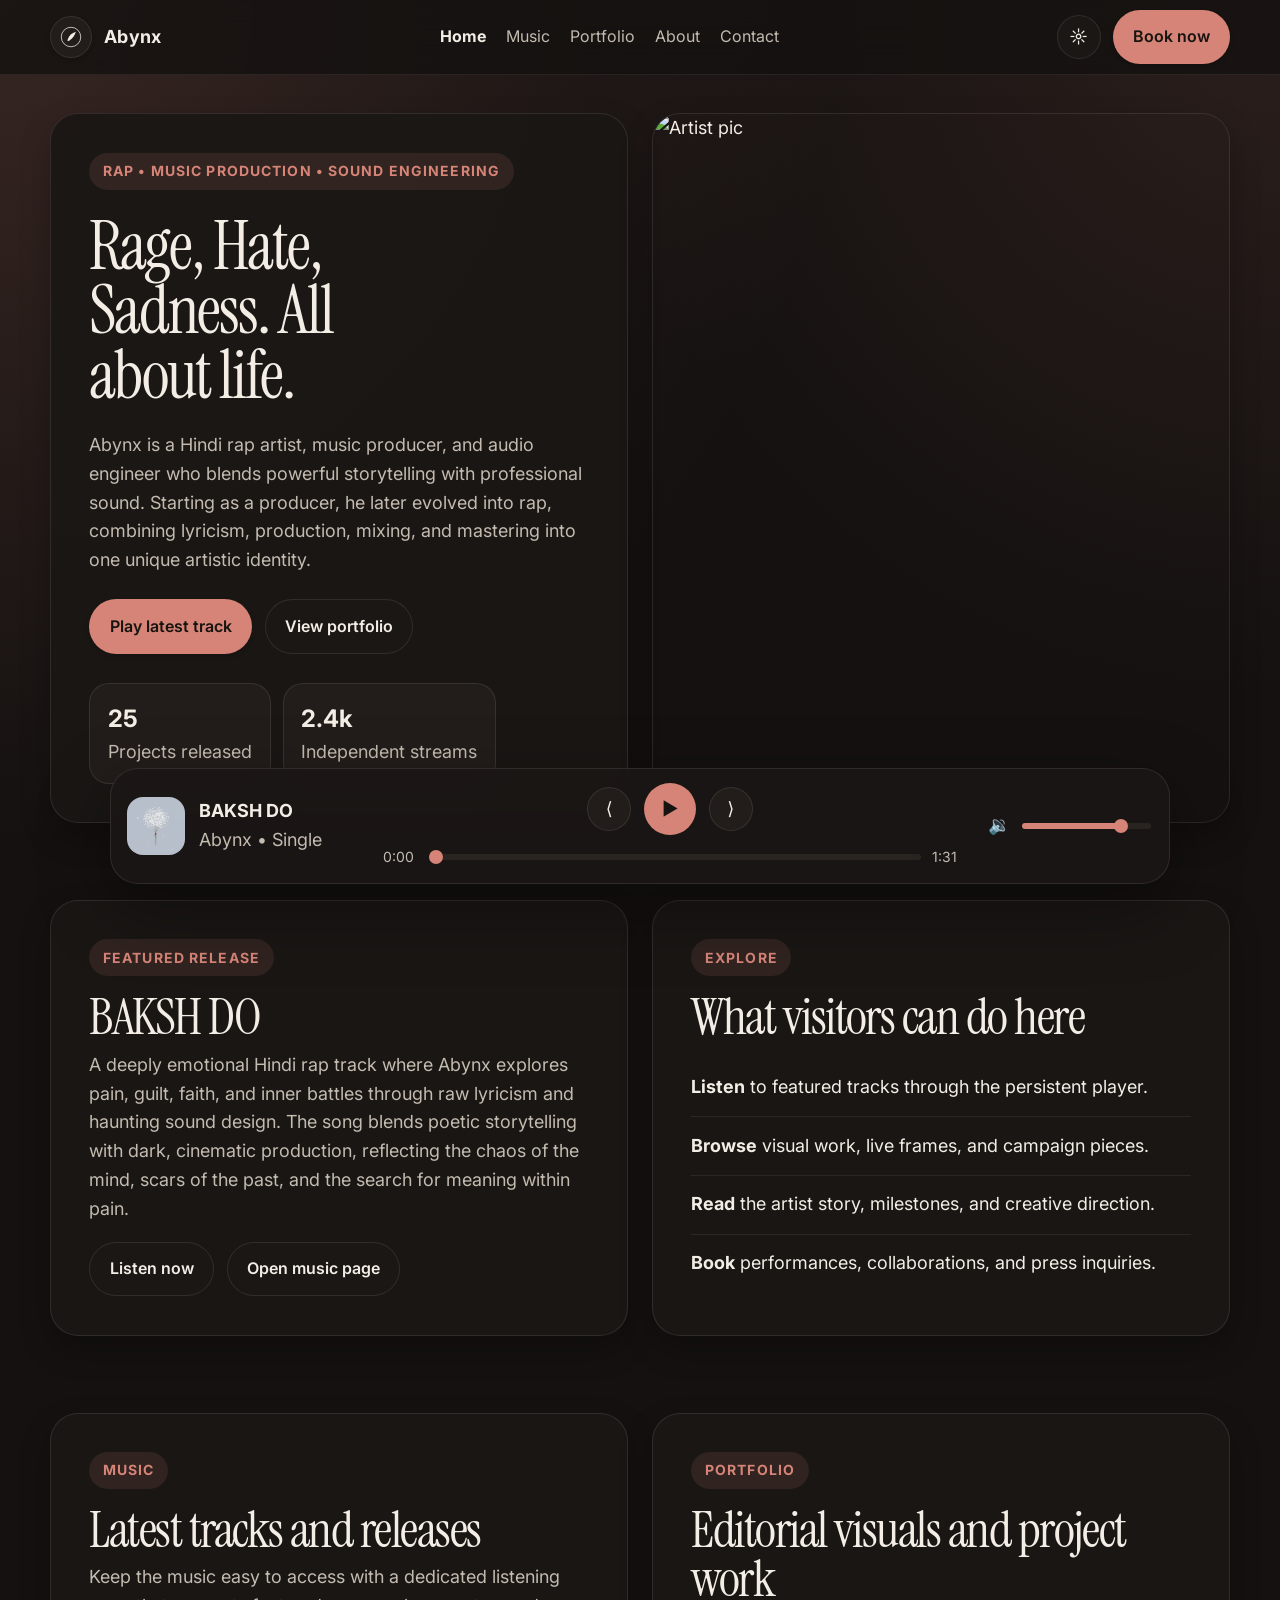
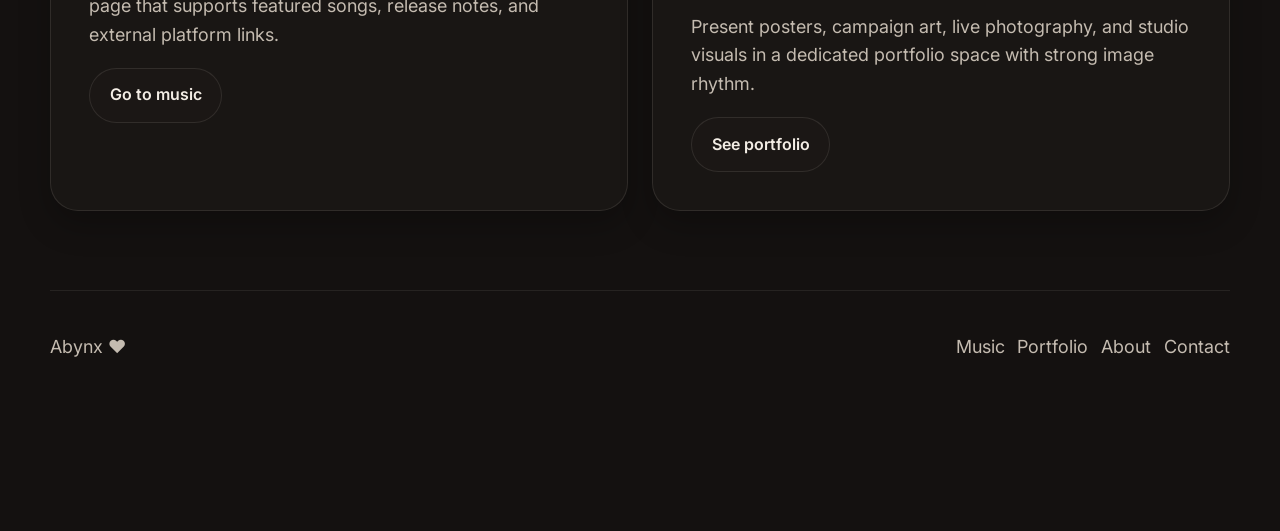
==== index.html @ 03503cfc "Initial Pages added" ====
<!DOCTYPE html>
<html lang="en" data-theme="dark">
<head>
  <meta charset="UTF-8" />
  <meta name="viewport" content="width=device-width, initial-scale=1.0" />
  <title>Abynx in Studios</title>

  <link rel="preconnect" href="https://fonts.googleapis.com">
  <link rel="preconnect" href="https://fonts.gstatic.com" crossorigin>
  <link href="https://fonts.googleapis.com/css2?family=Instrument+Serif:ital@0;1&family=Inter:wght@400;500;600;700;800&display=swap" rel="stylesheet">

  <link rel="stylesheet" href="style.css" />
</head>
<body>
  <header class="site-header">
    <div class="container nav">
      <a class="brand" href="index.html" aria-label="Aria Vale home">
        <svg class="brand-mark" viewBox="0 0 64 64" fill="none" aria-hidden="true">
          <circle cx="32" cy="32" r="26" stroke="currentColor" stroke-width="2"></circle>
          <path d="M23 39c4-11 11-18 22-21-3 9-8 18-18 24-3 1-5 0-4-3Z" fill="currentColor"></path>
        </svg>
        <span>Abynx</span>
      </a>

      <nav class="nav-links" aria-label="Primary navigation">
        <a href="index.html" class="active">Home</a>
        <a href="music.html">Music</a>
        <a href="portfolio.html">Portfolio</a>
        <a href="about.html">About</a>
        <a href="contact.html">Contact</a>
      </nav>

      <div class="header-actions">
        <button class="icon-btn" type="button" data-theme-toggle aria-label="Switch color theme">
          <span aria-hidden="true">☼</span>
        </button>
        <a class="btn btn-primary" href="contact.html">Book now</a>
      </div>
    </div>
  </header>

  <main id="content">
    <section class="page-hero">
      <div class="container page-hero-grid">
        <div class="panel hero-copy">
          <div>
            <span class="eyebrow">Rap • Music Production • Sound Engineering</span>
            <h1 class="display">Rage, Hate, Sadness. All about life.</h1>
            <p class="lead">
              Abynx is a Hindi rap artist, music producer, and audio engineer who blends powerful storytelling with professional sound. Starting as a producer, he later evolved into rap, combining lyricism, production, mixing, and mastering into one unique artistic identity.
            </p>

            <div class="socials">
              <button class="btn btn-primary" data-play-track="0">Play latest track</button>
              <a class="btn btn-secondary" href="portfolio.html">View portfolio</a>
            </div>
          </div>

          <br>

          <div class="stats">
            <div class="stat-card">
              <strong>25</strong>
              <span class="muted">Projects released</span>
            </div>
            <div class="stat-card">
              <strong>2.4k</strong>
              <span class="muted">Independent streams</span>
            </div>
            <!-- <div class="stat-card">
              <strong>09</strong>
              <span class="muted">Cities toured last year</span>
            </div> -->
          </div>
        </div>

        <div class="hero-image">
          <img
            src="E:\Abynx in Studios\Images\IMG_20260228_133936529~3.jpg.jpeg"
            alt="Artist pic"
            width="1200"
            height="1400"
            loading="lazy"
          >
        </div>
      </div>
    </section>

    <section class="section">
      <div class="container two-col">
        <article class="card">
          <span class="eyebrow">Featured release</span>
          <h2 class="section-title" style="margin-top: 1rem;">BAKSH DO</h2>
          <p class="section-subtitle">
            <!-- A homepage should make the next action obvious. This section highlights the current release and gives visitors a direct reason to keep exploring the site. -->
A deeply emotional Hindi rap track where Abynx explores pain, guilt, faith, and inner battles through raw lyricism and haunting sound design. The song blends poetic storytelling with dark, cinematic production, reflecting the chaos of the mind, scars of the past, and the search for meaning within pain.        </p>
          <div class="socials" style="margin-top: 1rem;">
            <button class="btn btn-secondary" data-play-track="0">Listen now</button>
            <a class="btn btn-secondary" href="music.html">Open music page</a>
          </div>
        </article>

        <article class="card">
          <span class="eyebrow">Explore</span>
          <h2 class="section-title" style="margin-top: 1rem;">What visitors can do here</h2>
          <ul class="list" style="margin-top: 2rem;">
            <li><strong>Listen</strong> to featured tracks through the persistent player.</li>
            <li><strong>Browse</strong> visual work, live frames, and campaign pieces.</li>
            <li><strong>Read</strong> the artist story, milestones, and creative direction.</li>
            <li><strong>Book</strong> performances, collaborations, and press inquiries.</li>
          </ul>
        </article>
      </div>
    </section>

    <section class="section">
      <div class="container two-col">
        <article class="card">
          <span class="eyebrow">Music</span>
          <h2 class="section-title" style="margin-top: 1rem;">Latest tracks and releases</h2>
          <p class="section-subtitle">
            Keep the music easy to access with a dedicated listening page that supports featured songs, release notes, and external platform links.
          </p>
          <div class="socials" style="margin-top: 1rem;">
            <a class="btn btn-secondary" href="music.html">Go to music</a>
          </div>
        </article>

        <article class="card">
          <span class="eyebrow">Portfolio</span>
          <h2 class="section-title" style="margin-top: 1rem;">Editorial visuals and project work</h2>
          <p class="section-subtitle">
            Present posters, campaign art, live photography, and studio visuals in a dedicated portfolio space with strong image rhythm.
          </p>
          <div class="socials" style="margin-top: 1rem;">
            <a class="btn btn-secondary" href="portfolio.html">See portfolio</a>
          </div>
        </article>
      </div>
    </section>
  </main>

  <footer class="site-footer">
    <div class="container footer-row">
      <p>Abynx &#10084</p>
      <div class="socials">
        <a href="music.html">Music</a>
        <a href="portfolio.html">Portfolio</a>
        <a href="about.html">About</a>
        <a href="contact.html">Contact</a>
      </div>
    </div>
  </footer>

  <div class="spacer-bottom"></div>

  <div class="audio-dock">
    <div class="audio-grid">
      <div class="now-playing">
        <div class="now-cover">
          <img
            id="nowCover"
            src="Images/Bakshdo.jpg"
            alt="Current song cover"
            width="400"
            height="400"
          >
        </div>
        <div class="marquee">
          <strong id="nowTitle">BAKSH DO</strong>
          <span id="nowArtist" class="muted">Abynx • Single</span>
        </div>
      </div>

      <div class="player-center">
        <div class="controls">
          <button class="control-btn" id="prevBtn" aria-label="Previous track">⟨</button>
          <button class="play-main" id="playBtn" aria-label="Play or pause">▶</button>
          <button class="control-btn" id="nextBtn" aria-label="Next track">⟩</button>
        </div>

        <div class="timeline-wrap">
          <span id="currentTime">0:00</span>
          <input
            id="progress"
            class="range"
            type="range"
            min="0"
            max="100"
            value="0"
            aria-label="Track progress"
          >
          <span id="duration">0:00</span>
        </div>
      </div>

      <div class="player-side">
        <div class="volume-wrap">
          <span aria-hidden="true">🔉</span>
          <input
            id="volume"
            class="range"
            type="range"
            min="0"
            max="1"
            step="0.01"
            value="0.8"
            aria-label="Volume"
          >
        </div>
      </div>
    </div>

    <audio id="audio" class="hidden-audio" preload="metadata"></audio>
  </div>

  <script src="script.js"></script>
</body>
</html>
---- style.css ----
:root, [data-theme="light"] {
  --text-xs: clamp(0.75rem, 0.7rem + 0.25vw, 0.875rem);
  --text-sm: clamp(0.875rem, 0.8rem + 0.35vw, 1rem);
  --text-base: clamp(1rem, 0.95rem + 0.25vw, 1.125rem);
  --text-lg: clamp(1.125rem, 1rem + 0.75vw, 1.5rem);
  --text-xl: clamp(1.5rem, 1.2rem + 1.25vw, 2.25rem);
  --text-2xl: clamp(2rem, 1.2rem + 2.5vw, 3.5rem);
  --text-3xl: clamp(2.75rem, 1rem + 4vw, 5rem);

  --space-1: 0.25rem;
  --space-2: 0.5rem;
  --space-3: 0.75rem;
  --space-4: 1rem;
  --space-5: 1.25rem;
  --space-6: 1.5rem;
  --space-8: 2rem;
  --space-10: 2.5rem;
  --space-12: 3rem;
  --space-16: 4rem;
  --space-20: 5rem;

  --color-bg: #f7f3ee;
  --color-surface: #fbf8f3;
  --color-surface-2: #ffffff;
  --color-surface-offset: #eee7de;
  --color-border: rgba(35,31,26,0.12);
  --color-divider: rgba(35,31,26,0.08);
  --color-text: #231f1a;
  --color-text-muted: #6f6a63;
  --color-text-faint: #978f88;
  --color-text-inverse: #f8f4ef;
  --color-primary: #8f4038;
  --color-primary-hover: #6f2d27;
  --color-primary-soft: rgba(143,64,56,0.12);

  --shadow-sm: 0 1px 2px rgba(31,24,19,0.08);
  --shadow-md: 0 14px 30px rgba(31,24,19,0.10);
  --shadow-lg: 0 20px 60px rgba(31,24,19,0.14);

  --radius-sm: 0.5rem;
  --radius-md: 0.875rem;
  --radius-lg: 1.25rem;
  --radius-xl: 1.75rem;
  --radius-full: 9999px;

  --content-wide: 1180px;
  --transition: 180ms cubic-bezier(0.16, 1, 0.3, 1);

  --font-display: 'Instrument Serif', Georgia, serif;
  --font-body: 'Inter', system-ui, sans-serif;
}

[data-theme="dark"] {
  --color-bg: #141110;
  --color-surface: #1b1715;
  --color-surface-2: #221d1a;
  --color-surface-offset: #2a2420;
  --color-border: rgba(245,236,226,0.10);
  --color-divider: rgba(245,236,226,0.08);
  --color-text: #f3ede5;
  --color-text-muted: #c4bbb0;
  --color-text-faint: #8f867d;
  --color-text-inverse: #171310;
  --color-primary: #d68477;
  --color-primary-hover: #e2a195;
  --color-primary-soft: rgba(214,132,119,0.12);

  --shadow-sm: 0 2px 4px rgba(0,0,0,0.18);
  --shadow-md: 0 14px 32px rgba(0,0,0,0.24);
  --shadow-lg: 0 24px 70px rgba(0,0,0,0.34);
}

*,
*::before,
*::after {
  box-sizing: border-box;
}

html {
  scroll-behavior: smooth;
}

body {
  margin: 0;
  min-height: 100vh;
  font-family: var(--font-body);
  font-size: var(--text-base);
  line-height: 1.6;
  color: var(--color-text);
  background:
    radial-gradient(circle at top left, rgba(214,132,119,0.18), transparent 34%),
    radial-gradient(circle at top right, rgba(214,132,119,0.12), transparent 28%),
    var(--color-bg);
}

img,
svg {
  display: block;
  max-width: 100%;
}

a {
  text-decoration: none;
  color: inherit;
}

button,
input,
textarea {
  font: inherit;
}

button {
  background: none;
  border: 0;
  color: inherit;
  cursor: pointer;
}

:focus-visible {
  outline: 2px solid var(--color-primary);
  outline-offset: 3px;
}

.container {
  width: min(calc(100% - 2rem), var(--content-wide));
  margin-inline: auto;
}

.skip-link {
  position: absolute;
  left: 1rem;
  top: -3rem;
  background: var(--color-primary);
  color: var(--color-text-inverse);
  padding: 0.75rem 1rem;
  border-radius: var(--radius-full);
  z-index: 50;
}

.skip-link:focus {
  top: 1rem;
}

.site-header {
  position: sticky;
  top: 0;
  z-index: 30;
  backdrop-filter: blur(16px);
  background: color-mix(in srgb, var(--color-bg) 78%, transparent);
  border-bottom: 1px solid var(--color-divider);
}

.nav {
  display: flex;
  align-items: center;
  justify-content: space-between;
  gap: var(--space-4);
  min-height: 74px;
}

.brand {
  display: inline-flex;
  align-items: center;
  gap: var(--space-3);
  font-weight: 700;
  letter-spacing: 0.02em;
}

.brand-mark {
  width: 42px;
  height: 42px;
  padding: 8px;
  border-radius: 50%;
  background: var(--color-surface-2);
  border: 1px solid var(--color-border);
  box-shadow: var(--shadow-sm);
}

.nav-links {
  display: flex;
  align-items: center;
  gap: var(--space-5);
  font-size: var(--text-sm);
  color: var(--color-text-muted);
}

.nav-links a.active {
  color: var(--color-text);
  font-weight: 700;
}

.header-actions {
  display: flex;
  align-items: center;
  gap: var(--space-3);
}

.icon-btn,
.btn {
  min-height: 44px;
  display: inline-flex;
  align-items: center;
  justify-content: center;
  gap: 0.6rem;
  border-radius: var(--radius-full);
  transition:
    transform var(--transition),
    background var(--transition),
    color var(--transition),
    border-color var(--transition);
}

.icon-btn {
  width: 44px;
  border: 1px solid var(--color-border);
  background: var(--color-surface);
}

.btn {
  padding: 0.85rem 1.2rem;
  border: 1px solid transparent;
  font-size: var(--text-sm);
  font-weight: 600;
}

.btn-primary {
  background: var(--color-primary);
  color: var(--color-text-inverse);
  box-shadow: var(--shadow-sm);
}

.btn-primary:hover {
  background: var(--color-primary-hover);
  transform: translateY(-1px);
}

.btn-secondary {
  background: var(--color-surface);
  border-color: var(--color-border);
}

.btn-secondary:hover,
.icon-btn:hover {
  background: var(--color-surface-2);
  transform: translateY(-1px);
}

.page-hero,
.section {
  padding: clamp(1.5rem, 3vw, 3rem) 0; 
  /* padding: clamp(3rem, 6vw, 6rem) 0; */
}

.page-hero-grid,
.two-col,
.contact-grid,
.release-grid,
.music-grid {
  display: grid;
  grid-template-columns: repeat(2, minmax(0, 1fr));
  gap: var(--space-6);
}

.panel,
.card {
  background: color-mix(in srgb, var(--color-surface) 92%, transparent);
  border: 1px solid var(--color-border);
  border-radius: var(--radius-xl);
  box-shadow: var(--shadow-md);
}

.hero-copy,
.card,
.panel-inner {
  padding: clamp(1.25rem, 3vw, 2.5rem);
}

.eyebrow {
  display: inline-flex;
  align-items: center;
  gap: 0.55rem;
  width: fit-content;
  padding: 0.45rem 0.85rem;
  border-radius: var(--radius-full);
  background: var(--color-primary-soft);
  color: var(--color-primary);
  font-size: var(--text-xs);
  letter-spacing: 0.08em;
  text-transform: uppercase;
  font-weight: 700;
}

.display,
.section-title {
  font-family: var(--font-display);
  font-weight: 400;
  line-height: 0.96;
  letter-spacing: -0.03em;
  margin: 0;
}

.display {
  font-size: var(--text-3xl);
  max-width: 11ch;
  margin-top: var(--space-6);
}

.section-title {
  font-size: var(--text-2xl);
}

.lead,
.muted {
  color: var(--color-text-muted);
}

.lead {
  max-width: 58ch;
  margin: var(--space-6) 0;
}

.stats {
  display: flex;
  flex-wrap: wrap;
  gap: var(--space-3);
}

.stat-card {
  min-width: 150px;
  padding: 1rem 1.1rem;
  border-radius: var(--radius-lg);
  background: var(--color-surface-2);
  border: 1px solid var(--color-border);
}

.stat-card strong {
  display: block;
  font-size: var(--text-lg);
}

.hero-image,
.cover-media {
  overflow: hidden;
  border-radius: var(--radius-xl);
  border: 1px solid var(--color-border);
  min-height: 320px;
  box-shadow: var(--shadow-md);
}

.hero-image img,
.cover-media img,
.work-card img,
.track-cover img {
  width: 100%;
  height: 100%;
  object-fit: cover;
}

.section-head {
  display: flex;
  justify-content: space-between;
  align-items: end;
  gap: var(--space-4);
  margin-bottom: var(--space-8);
}

.section-subtitle {
  color: var(--color-text-muted);
  max-width: 60ch;
  margin-top: 0.6rem;
}

.music-grid {
  grid-template-columns: repeat(3, minmax(0, 1fr));
}

.track-card,
.work-card,
.release-card,
.info-card,
.contact-card {
  padding: 1.25rem;
  border-radius: var(--radius-lg);
  background: var(--color-surface);
  border: 1px solid var(--color-border);
  display: grid;
  gap: var(--space-4);
  box-shadow: var(--shadow-sm);
}

.track-cover {
  aspect-ratio: 1 / 1;
  border-radius: calc(var(--radius-lg) - 0.4rem);
  overflow: hidden;
  background: var(--color-surface-offset);
}

.track-actions {
  display: flex;
  align-items: center;
  justify-content: space-between;
  gap: var(--space-3);
}

.play-pill {
  padding: 0.7rem 1rem;
  border-radius: var(--radius-full);
  background: var(--color-primary-soft);
  color: var(--color-primary);
  font-weight: 700;
  font-size: var(--text-sm);
}

.works-grid {
  display: grid;
  grid-template-columns: repeat(12, 1fr);
  gap: var(--space-4);
}

.work-card {
  position: relative;
  overflow: hidden;
  min-height: 240px;
  padding: 0;
}

.work-card .caption {
  position: absolute;
  inset: auto 0 0 0;
  padding: 1rem;
  background: linear-gradient(to top, rgba(0,0,0,0.72), transparent);
  color: #fff;
}

.span-7 { grid-column: span 7; }
.span-5 { grid-column: span 5; }
.span-8 { grid-column: span 8; }
.span-4 { grid-column: span 4; }

.list {
  list-style: none;
  padding: 0;
  margin: 0;
  display: grid;
  gap: 0.9rem;
}

.list li {
  padding-bottom: 0.9rem;
  border-bottom: 1px solid var(--color-divider);
}

.list li:last-child {
  border-bottom: 0;
  padding-bottom: 0;
}

.release-row {
  display: flex;
  justify-content: space-between;
  gap: var(--space-4);
}

.socials {
  display: flex;
  gap: 0.8rem;
  flex-wrap: wrap;
}

.contact-form {
  display: grid;
  gap: 1rem;
}

.field {
  display: grid;
  gap: 0.45rem;
}

.field label {
  font-size: var(--text-sm);
  font-weight: 600;
}

.field input,
.field textarea {
  width: 100%;
  padding: 0.95rem 1rem;
  border-radius: var(--radius-md);
  border: 1px solid var(--color-border);
  background: var(--color-surface-2);
  color: var(--color-text);
}

.field textarea {
  min-height: 150px;
  resize: vertical;
}

.site-footer {
  padding: var(--space-10) 0;
}

.footer-row {
  display: flex;
  justify-content: space-between;
  align-items: center;
  gap: var(--space-4);
  padding-top: var(--space-6);
  border-top: 1px solid var(--color-divider);
  flex-wrap: wrap;
  color: var(--color-text-muted);
}

.tiny {
  font-size: var(--text-xs);
  color: var(--color-text-muted);
}

.audio-dock {
  position: fixed;
  left: 50%;
  bottom: 1rem;
  transform: translateX(-50%);
  width: min(calc(100% - 1rem), 1060px);
  z-index: 40;
  background: color-mix(in srgb, var(--color-surface) 86%, transparent);
  border: 1px solid var(--color-border);
  backdrop-filter: blur(16px);
  box-shadow: var(--shadow-lg);
  border-radius: var(--radius-xl);
  padding: 0.9rem 1rem;
}

.audio-grid {
  display: grid;
  grid-template-columns: 240px 1fr auto;
  align-items: center;
  gap: var(--space-4);
}

.now-playing {
  display: flex;
  align-items: center;
  gap: 0.9rem;
  min-width: 0;
}

.now-cover {
  width: 58px;
  height: 58px;
  border-radius: 1rem;
  overflow: hidden;
  flex-shrink: 0;
  background: var(--color-surface-offset);
}

.now-cover img {
  width: 100%;
  height: 100%;
  object-fit: cover;
}

.marquee {
  min-width: 0;
}

.marquee strong,
.marquee span {
  display: block;
  overflow: hidden;
  text-overflow: ellipsis;
  white-space: nowrap;
}

.player-center {
  display: grid;
  gap: 0.7rem;
}

.controls {
  display: flex;
  align-items: center;
  justify-content: center;
  gap: 0.8rem;
}

.control-btn,
.play-main {
  width: 44px;
  height: 44px;
  display: inline-grid;
  place-items: center;
  border-radius: 50%;
  background: var(--color-surface-2);
  border: 1px solid var(--color-border);
}

.play-main {
  width: 52px;
  height: 52px;
  background: var(--color-primary);
  color: var(--color-text-inverse);
  border-color: transparent;
}

.timeline-wrap {
  display: grid;
  grid-template-columns: auto 1fr auto;
  gap: 0.8rem;
  align-items: center;
  font-size: var(--text-xs);
  color: var(--color-text-muted);
}

.range {
  -webkit-appearance: none;
  appearance: none;
  width: 100%;
  height: 6px;
  border-radius: var(--radius-full);
  background: linear-gradient(
    to right,
    var(--color-primary) 0%,
    var(--color-primary) var(--progress, 0%),
    var(--color-surface-offset) var(--progress, 0%),
    var(--color-surface-offset) 100%
  );
  outline: none;
}

.range::-webkit-slider-thumb {
  -webkit-appearance: none;
  appearance: none;
  width: 14px;
  height: 14px;
  border-radius: 50%;
  background: var(--color-primary);
  border: 0;
}

.player-side {
  display: flex;
  align-items: center;
  gap: 0.8rem;
  min-width: 180px;
  justify-content: end;
}

.volume-wrap {
  display: flex;
  align-items: center;
  gap: 0.6rem;
  min-width: 120px;
}

.hidden-audio {
  display: none;
}

.spacer-bottom {
  height: 7rem;
}

@media (max-width: 980px) {
  .page-hero-grid,
  .two-col,
  .contact-grid,
  .release-grid,
  .music-grid,
  .audio-grid {
    grid-template-columns: 1fr;
  }

  .works-grid {
    grid-template-columns: repeat(2, 1fr);
  }

  .span-7,
  .span-5,
  .span-8,
  .span-4 {
    grid-column: span 1;
  }

  .player-side {
    justify-content: start;
  }
}

@media (max-width: 760px) {
  .nav {
    flex-wrap: wrap;
    padding: 0.7rem 0 1rem;
  }

  .nav-links {
    order: 3;
    width: 100%;
    overflow-x: auto;
    padding-bottom: 0.25rem;
  }

  .display {
    max-width: 100%;
  }

  .works-grid {
    grid-template-columns: 1fr;
  }

  .audio-dock {
    width: min(calc(100% - 0.75rem), 100%);
    bottom: 0.5rem;
    padding: 0.8rem;
  }

  .volume-wrap {
    min-width: 0;
    width: 100%;
  }
}

@media (prefers-reduced-motion: reduce) {
  *,
  *::before,
  *::after {
    animation-duration: 0.01ms !important;
    animation-iteration-count: 1 !important;
    transition-duration: 0.01ms !important;
    scroll-behavior: auto !important;
  }
}

/* .brand-mark {
  width: 40px;
  height: 40px;
  color: #8f4038;
} */

.card{
    transition: all 0.3s ease;
}

.card:hover{
    background-color: #2a1d1a; /* hover color */
    border-color: #d88b75;     /* optional border color */
    transform: translateY(-5px); /* optional lift effect */
}

.hero-copy{
    transition: all 0.3s ease;
}

.hero-copy:hover{
    background-color: #2a1d1a; /* hover color */
    border-color: #d88b75;     /* optional border color */
    transform: translateY(-5px);
}

.hero-image{
    transition: all 0.3s ease;
}

.hero-image:hover{
    background-color: #2a1d1a; /* hover color */
    border-color: #d88b75;     /* optional border color */
    transform: translateY(-5px);
    border-color: #d88b75;
    box-shadow: 0 0 10px rgba(216, 139, 117, 4),
                0 0 20px rgba(216, 139, 117, 2);
}
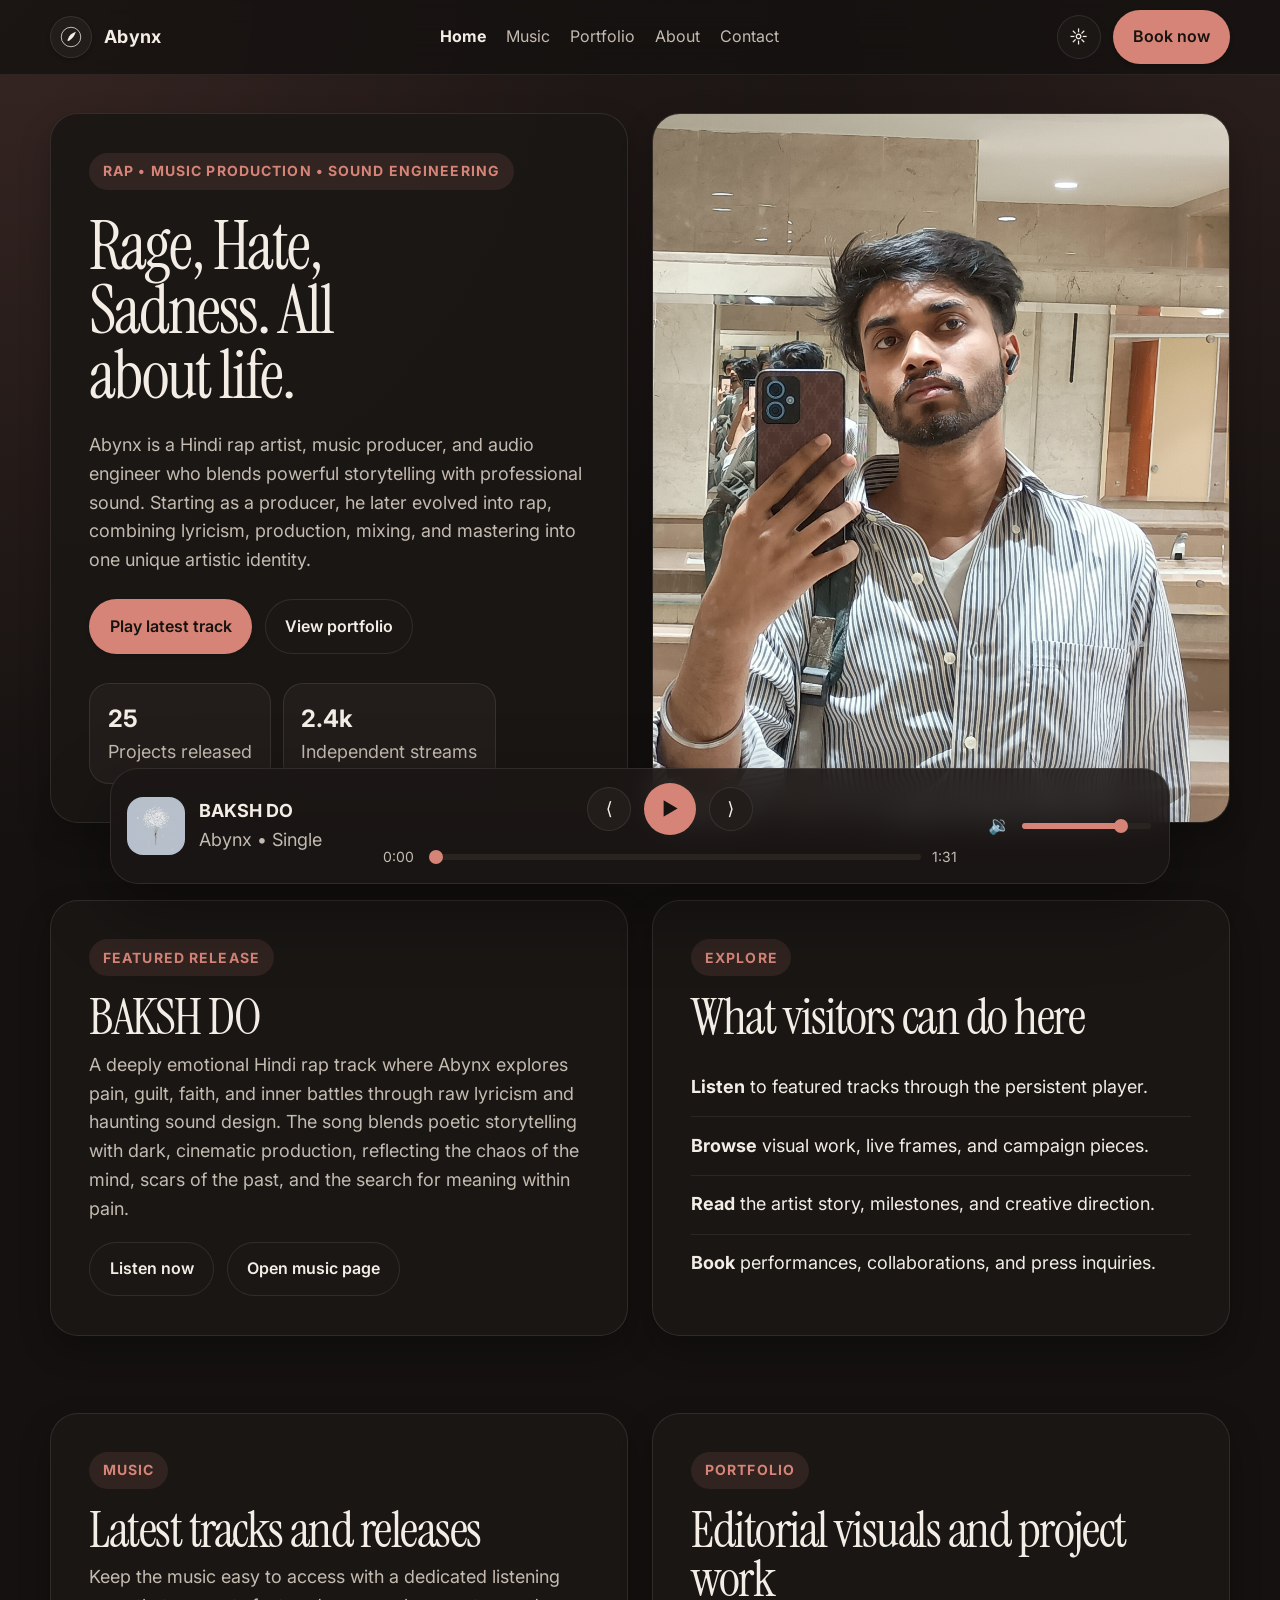
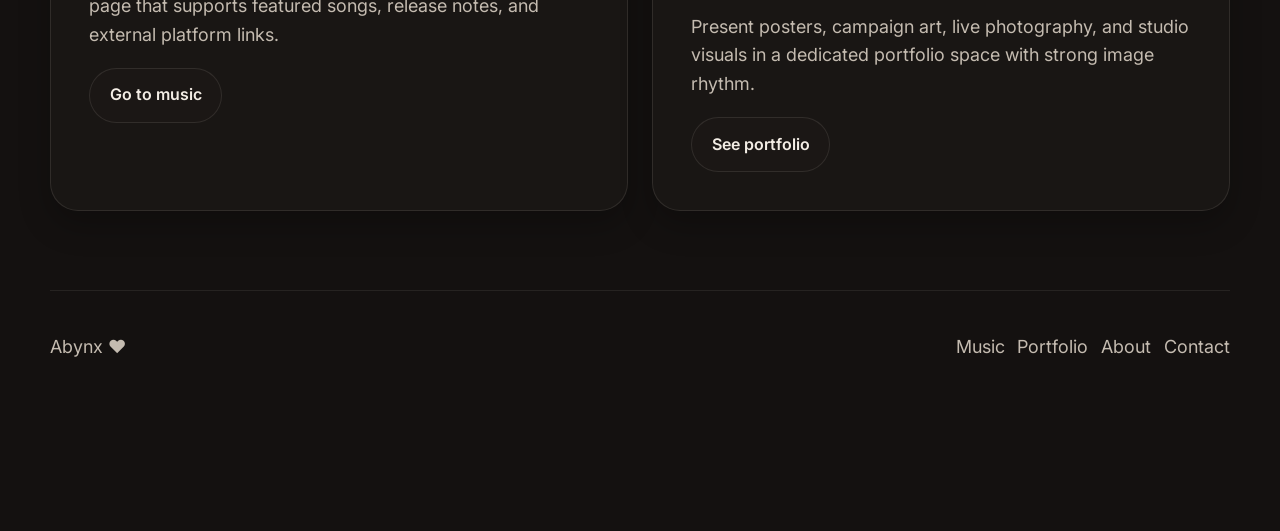
==== commit 3375dc68: "relative path added" ====
--- a/index.html
+++ b/index.html
@@ -76,7 +76,7 @@
 
         <div class="hero-image">
           <img
-            src="E:\Abynx in Studios\Images\IMG_20260228_133936529~3.jpg.jpeg"
+            src="../Images/IMG_20260228_133936529~3.jpg.jpeg"
             alt="Artist pic"
             width="1200"
             height="1400"
@@ -160,7 +160,7 @@
         <div class="now-cover">
           <img
             id="nowCover"
-            src="Images/Bakshdo.jpg"
+            src="../Images/Bakshdo.jpg"
             alt="Current song cover"
             width="400"
             height="400"
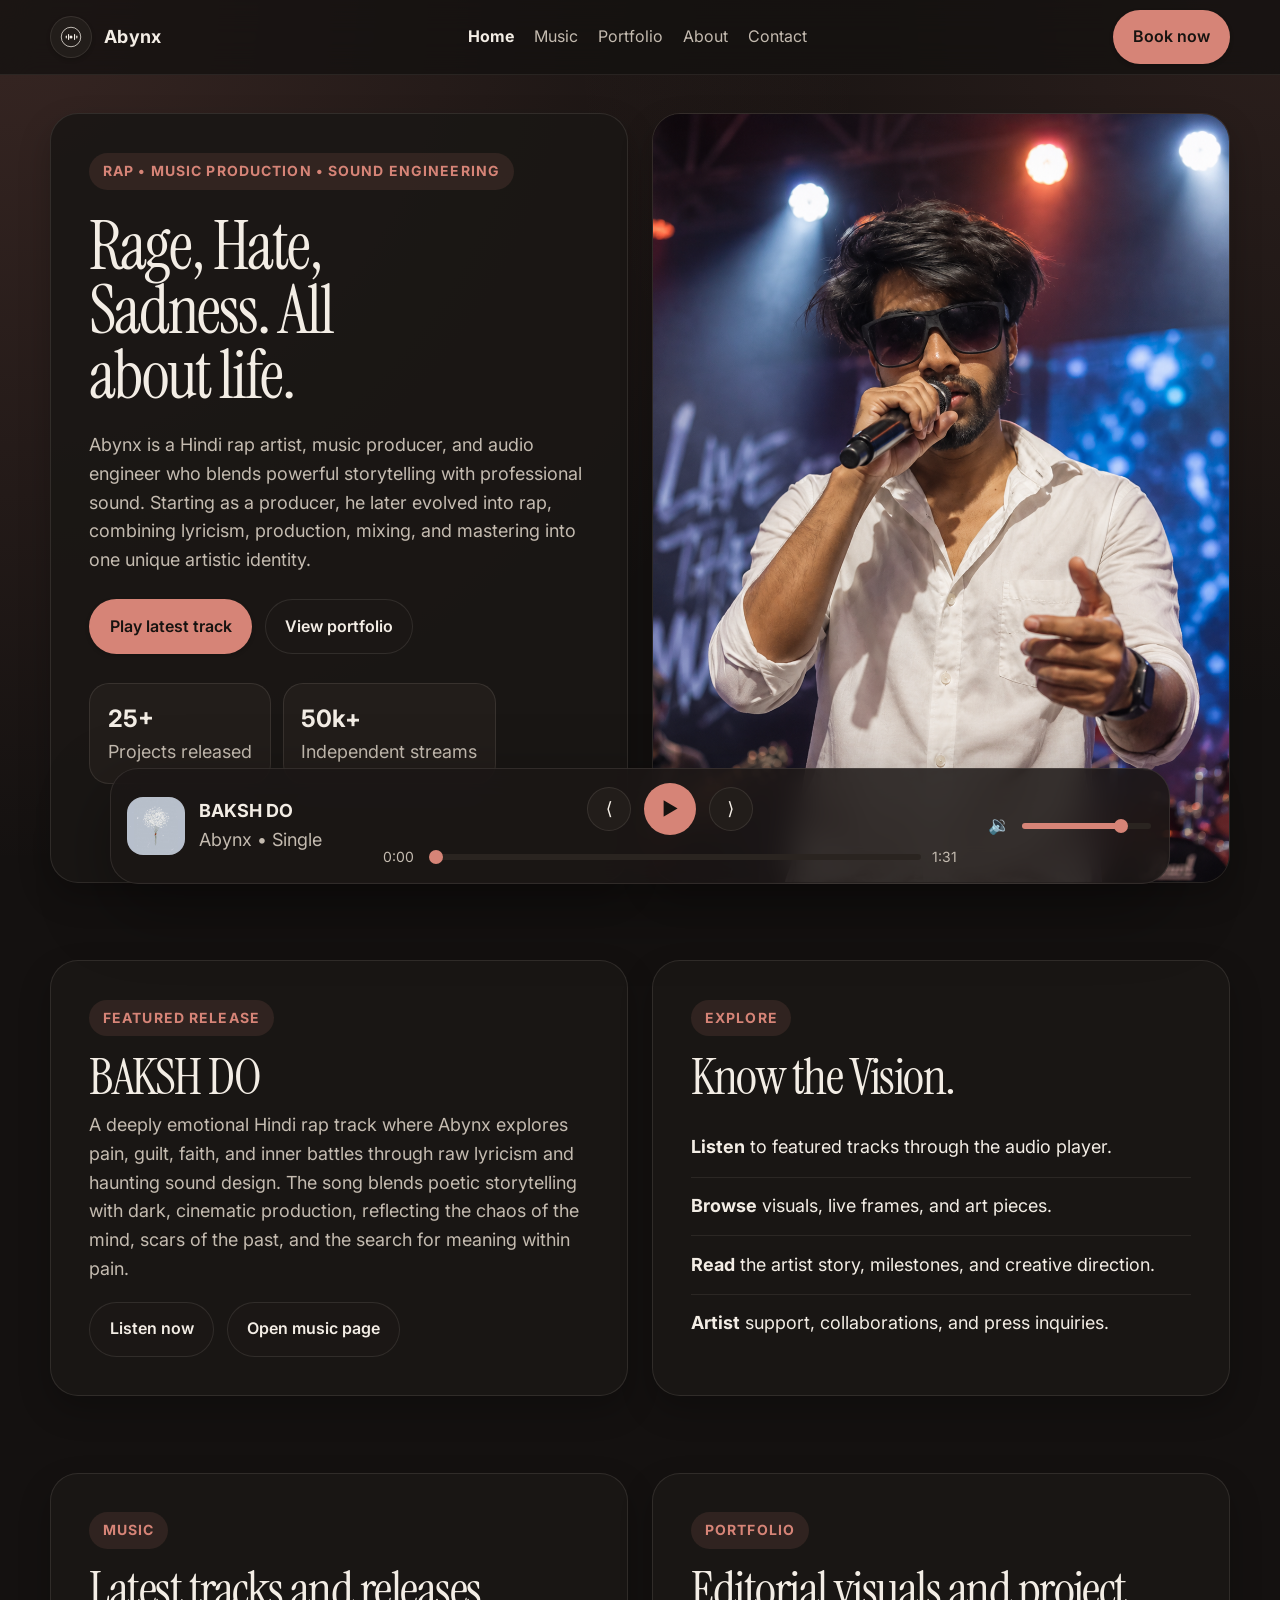
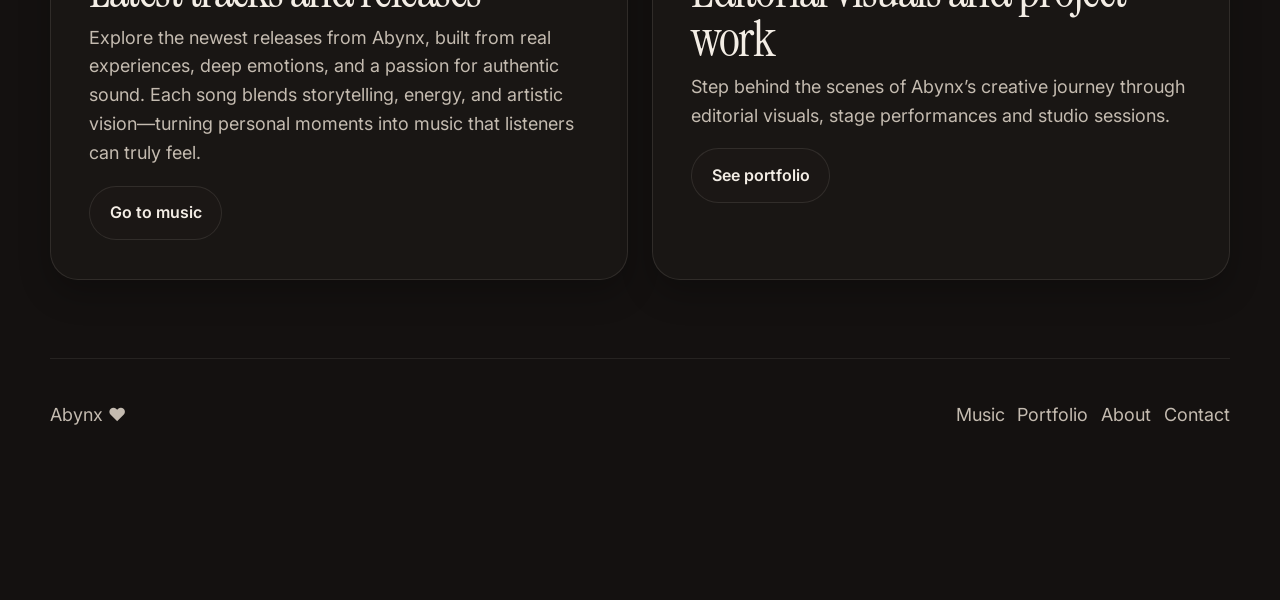
==== commit 2c8cff5d: "Completed updates across all pages and restructured the CSS architecture" ====
--- a/index.html
+++ b/index.html
@@ -9,15 +9,24 @@
   <link rel="preconnect" href="https://fonts.gstatic.com" crossorigin>
   <link href="https://fonts.googleapis.com/css2?family=Instrument+Serif:ital@0;1&family=Inter:wght@400;500;600;700;800&display=swap" rel="stylesheet">
 
-  <link rel="stylesheet" href="style.css" />
+  <link rel="stylesheet" href="CSS/style.css" />
 </head>
 <body>
   <header class="site-header">
     <div class="container nav">
       <a class="brand" href="index.html" aria-label="Aria Vale home">
-        <svg class="brand-mark" viewBox="0 0 64 64" fill="none" aria-hidden="true">
+        <!-- <svg class="brand-mark" viewBox="0 0 64 64" fill="none" aria-hidden="true">
           <circle cx="32" cy="32" r="26" stroke="currentColor" stroke-width="2"></circle>
           <path d="M23 39c4-11 11-18 22-21-3 9-8 18-18 24-3 1-5 0-4-3Z" fill="currentColor"></path>
+        </svg> -->
+
+        <svg class="brand-mark" viewBox="0 0 64 64" fill="none" aria-hidden="true">
+          <circle cx="32" cy="32" r="26" stroke="currentColor" stroke-width="2"/>
+          <circle cx="32" cy="32" r="4" fill="currentColor"/>
+          <rect x="18" y="28" width="3" height="8" rx="2" fill="currentColor"/>
+          <rect x="24" y="24" width="3" height="16" rx="2" fill="currentColor"/>
+          <rect x="40" y="24" width="3" height="16" rx="2" fill="currentColor"/>
+          <rect x="46" y="28" width="3" height="8" rx="2" fill="currentColor"/>
         </svg>
         <span>Abynx</span>
       </a>
@@ -31,9 +40,9 @@
       </nav>
 
       <div class="header-actions">
-        <button class="icon-btn" type="button" data-theme-toggle aria-label="Switch color theme">
+        <!-- <button class="icon-btn" type="button" data-theme-toggle aria-label="Switch color theme">
           <span aria-hidden="true">☼</span>
-        </button>
+        </button> -->
         <a class="btn btn-primary" href="contact.html">Book now</a>
       </div>
     </div>
@@ -60,11 +69,11 @@
 
           <div class="stats">
             <div class="stat-card">
-              <strong>25</strong>
+              <strong>25+</strong>
               <span class="muted">Projects released</span>
             </div>
             <div class="stat-card">
-              <strong>2.4k</strong>
+              <strong>50k+</strong>
               <span class="muted">Independent streams</span>
             </div>
             <!-- <div class="stat-card">
@@ -76,7 +85,7 @@
 
         <div class="hero-image">
           <img
-            src="../Images/IMG_20260228_133936529~3.jpg.jpeg"
+            src="Images/file_00000000a5f87209aa92b073f87d3044.png"
             alt="Artist pic"
             width="1200"
             height="1400"
@@ -102,12 +111,12 @@
 
         <article class="card">
           <span class="eyebrow">Explore</span>
-          <h2 class="section-title" style="margin-top: 1rem;">What visitors can do here</h2>
+          <h2 class="section-title" style="margin-top: 1rem;">Know the Vision.</h2>
           <ul class="list" style="margin-top: 2rem;">
-            <li><strong>Listen</strong> to featured tracks through the persistent player.</li>
-            <li><strong>Browse</strong> visual work, live frames, and campaign pieces.</li>
+            <li><strong>Listen</strong> to featured tracks through the audio player.</li>
+            <li><strong>Browse</strong> visuals, live frames, and art pieces.</li>
             <li><strong>Read</strong> the artist story, milestones, and creative direction.</li>
-            <li><strong>Book</strong> performances, collaborations, and press inquiries.</li>
+            <li><strong>Artist</strong> support, collaborations, and press inquiries.</li>
           </ul>
         </article>
       </div>
@@ -119,7 +128,7 @@
           <span class="eyebrow">Music</span>
           <h2 class="section-title" style="margin-top: 1rem;">Latest tracks and releases</h2>
           <p class="section-subtitle">
-            Keep the music easy to access with a dedicated listening page that supports featured songs, release notes, and external platform links.
+            Explore the newest releases from Abynx, built from real experiences, deep emotions, and a passion for authentic sound. Each song blends storytelling, energy, and artistic vision—turning personal moments into music that listeners can truly feel. 
           </p>
           <div class="socials" style="margin-top: 1rem;">
             <a class="btn btn-secondary" href="music.html">Go to music</a>
@@ -130,7 +139,7 @@
           <span class="eyebrow">Portfolio</span>
           <h2 class="section-title" style="margin-top: 1rem;">Editorial visuals and project work</h2>
           <p class="section-subtitle">
-            Present posters, campaign art, live photography, and studio visuals in a dedicated portfolio space with strong image rhythm.
+            Step behind the scenes of Abynx’s creative journey through editorial visuals, stage performances and studio sessions.
           </p>
           <div class="socials" style="margin-top: 1rem;">
             <a class="btn btn-secondary" href="portfolio.html">See portfolio</a>
--- a/CSS/style.css
+++ b/CSS/style.css
@@ -0,0 +1,26 @@
+@import url("base/variables.css");
+@import url("base/reset.css");
+@import url("base/typography.css");
+
+@import url("layout/container.css");
+@import url("layout/grid.css");
+@import url("layout/sections.css");
+
+@import url("components/audio-player.css");
+@import url("components/badges.css");
+@import url("components/navbar.css");
+@import url("components/buttons.css");
+@import url("components/cards.css");
+@import url("components/content.css");
+@import url("components/forms.css");
+@import url("components/media.css");
+
+@import url("pages/contact.css");
+@import url("pages/footer.css");
+@import url("pages/hero.css");
+@import url("pages/music.css");
+@import url("pages/portfolio.css");
+
+@import url("utilities/hover-effects.css");
+@import url("utilities/responsive.css");
+@import url("utilities/animations.css");
